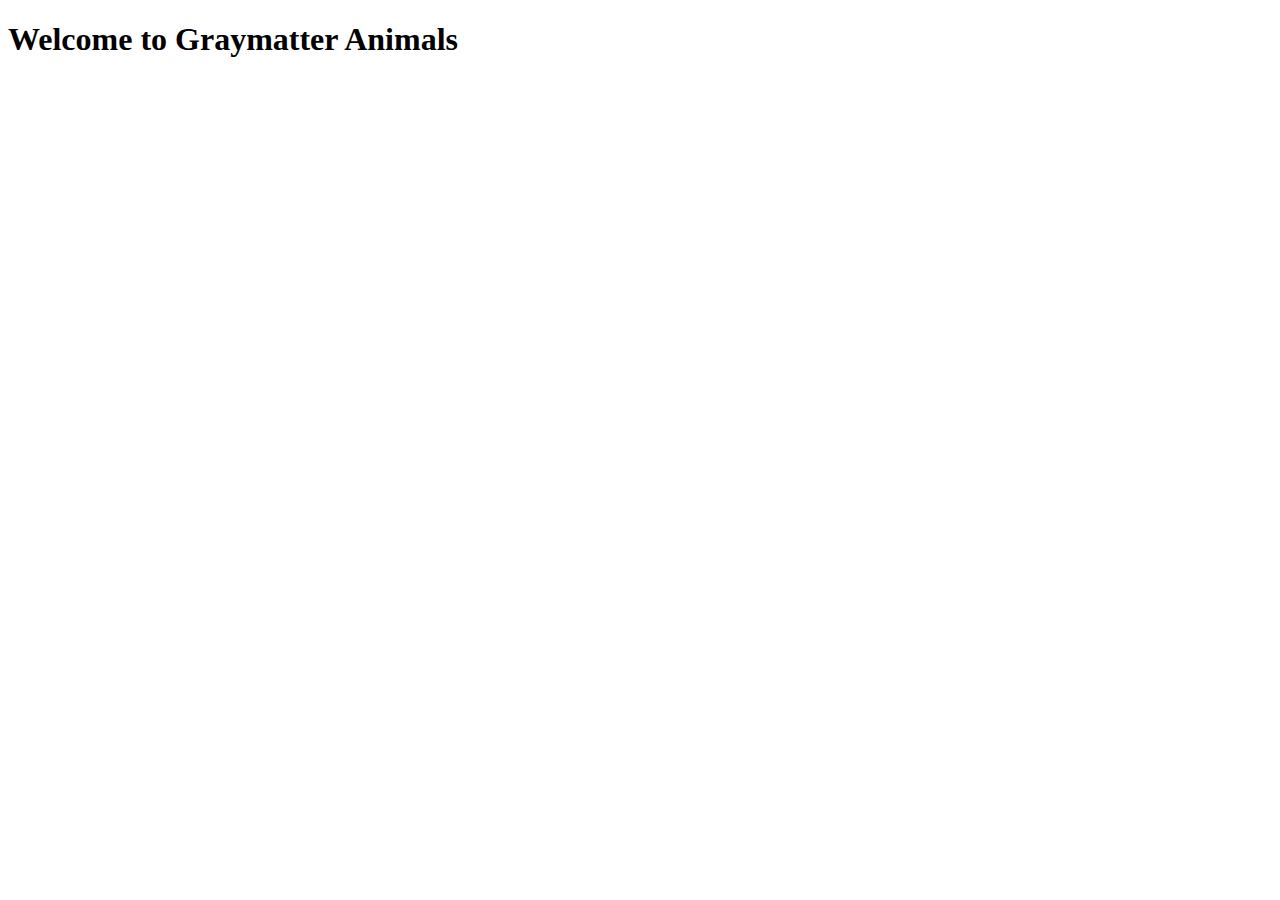
==== index.html @ 683af7ca "first commit" ====
<!DOCTYPE html>
<html lang="en">
<head>
  <meta charset="UTF-8">
  <meta http-equiv="X-UA-Compatible" content="IE=edge">
  <meta name="viewport" content="width=device-width, initial-scale=1.0">
  <link rel="stylesheet" href="css/styles.css">
  <title>Graymatter</title>
</head>
<body>
  <div class="graymatter-app">
   <h1>Welcome to Graymatter Animals</h1>
  </div> 
</body>
</html>
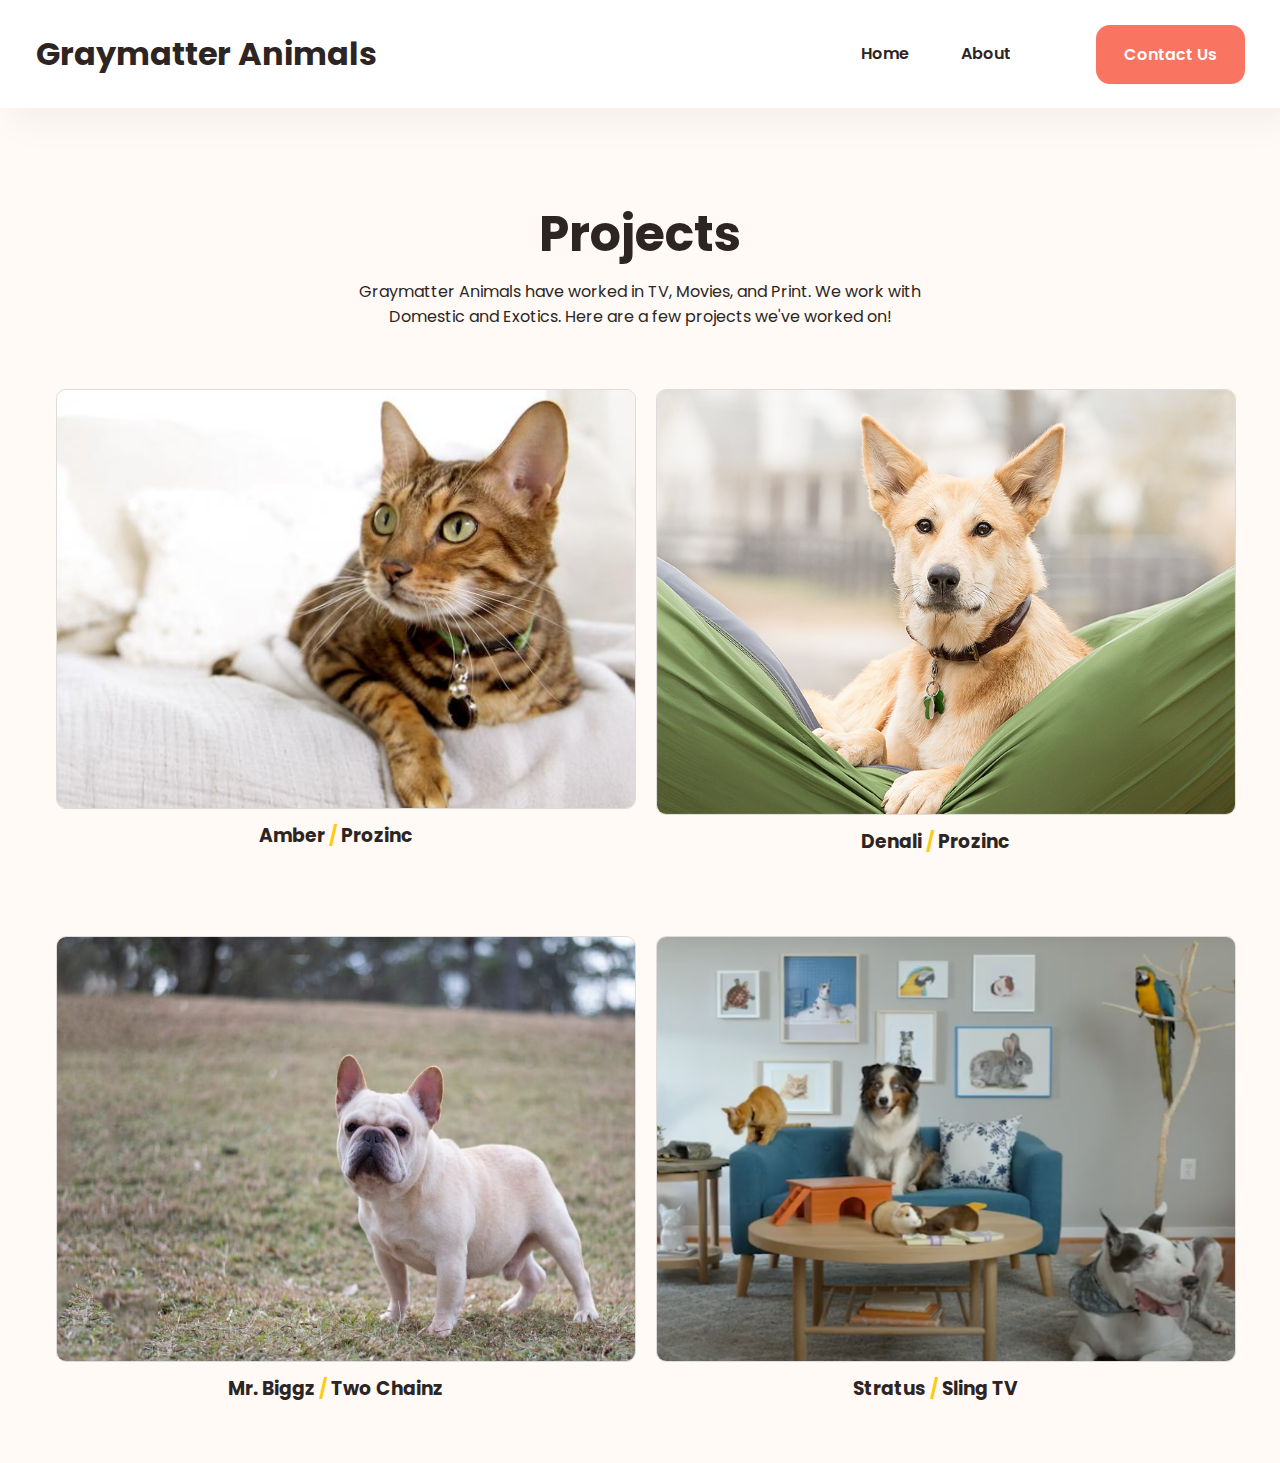
==== commit 64f1ec67: "Added home about contact" ====
--- a/index.html
+++ b/index.html
@@ -4,12 +4,68 @@
   <meta charset="UTF-8">
   <meta http-equiv="X-UA-Compatible" content="IE=edge">
   <meta name="viewport" content="width=device-width, initial-scale=1.0">
+  <link rel="stylesheet" href="https://fonts.googleapis.com/css2?family=Poppins:ital,wght@0,100;0,200;0,300;0,400;0,500;0,600;0,700;0,800;1,100;1,200;1,300;1,400;1,500;1,600;1,700;1,800&display=swap">
   <link rel="stylesheet" href="css/styles.css">
-  <title>Graymatter</title>
+  <title>Graymatter Animals</title>
 </head>
 <body>
   <div class="graymatter-app">
-   <h1>Welcome to Graymatter Animals</h1>
+    <header class="graymatter-header">
+      <div class="graymatter-header-wrapper">
+        <h1 class="logo">Graymatter Animals</h1>
+        <nav class="graymatter-nav">
+          <a href="/index.html" class="nav-link">Home</a>
+          <a href="/about.html" class="nav-link">About</a>
+        </nav>
+        <div>
+          <a href="/contact.html" class="contact-us">Contact Us</a>
+        </div>
+      </div>
+    </header>
+
+    <main>
+      <div class="main-wrapper">
+        <div class="projects">
+          <section class="project-intro">
+            <h2 class="project-tagline">Projects</h2>
+            <p>Graymatter Animals have worked in TV, Movies, and Print. We work with Domestic and Exotics. Here are a few projects we've worked on!</p>
+
+            <!-- <p>Lorem ipsum dolor sit amet, consectetur adipiscing elit, sed do eiusmod tempor incididunt ut labore et dolore </p> -->
+          </section>
+
+          <section class="project-animals">
+            <div class="animals">
+              <img src="img/cat.jpeg" alt="" width="580" height="420">
+              <h3>Amber <span class="sep"> / </span> Prozinc</h3>
+            </div>
+
+            <div class="animals">
+              <img src="img/Hammock_Denali_009-Fixed-RGB.jpeg" alt=""  width="580" height="426">
+              <h3>Denali <span class="sep"> / </span> Prozinc</h3>
+            </div>
+
+            <div class="animals">
+              <img src="img/Mr_Biggs.jpg" alt=""  width="580" height="426">
+              <h3>Mr. Biggz <span class="sep">/</span> Two Chainz </h3>
+            </div>
+
+            <div class="animals">
+              <img src="img/stratty.png" alt=""  width="580" height="426">
+              <h3>Stratus <span class="sep">/</span> Sling TV</h3>
+            </div>
+          </div>
+          </div>
+      </main>
+     <!-- <footer class="graymatter-footer">
+        <div class="graymatter-footer-wrapper">
+          <h3>Graymatter Animals</h3>
+          <p>You can also find us on our social networks</p>
+          <div class="social">
+            <a href="#">facebook</a>
+            <a href="#"></a>
+          </div>
+        </div>
+     </footer>      -->
   </div> 
 </body>
 </html>--- a/css/styles.css
+++ b/css/styles.css
@@ -0,0 +1,235 @@
+:root {
+  --black: #314A5B;
+  --black-tint-1: #55809d;
+  --black-tint-2: #93b1c5;      
+  --black-tint-3: #d5e1e9;
+  --black-tint-4: #f0f4f7;
+  --yellow: #ffcf00;
+  --yellow-tint-1: #ffe05c
+  --yellow-tint-2: #ffec99;
+  --yellow-tint-3: #fff8db;
+  --orange: #ff884c;
+  --orange-tint-1: #ffbb99;
+  --orange-tint-2: #ffddcc;
+  --orange-tint-3: #ffeee5;
+  --green: #00ef00;
+  --green-dark: #00d600;
+  --green-tint-1: #89ff89;
+  --green-tint-2: #bcffbc;
+  --green-tint-3: #e5ffe5;
+  --blue: #00b6ff;
+  --blue-tint-1: #4dccff;
+  --blue-tint-2: #99e2ff;
+  --blue-tint-3: #ccf0ff;
+  --blue-tint-4: #ebf9ff;
+  --purple: #7933ff;
+  --purple-tint-1: #ab80ff;      
+  --purple-tint-2: #d0b8ff;
+  --purple-tint-3: #ebe0ff;      
+  --purple-tint-4: #f8f5ff;
+  --pink: #ff26a8;
+  --pink-tint-1: #ff73c7;
+  --pink-tint-2: #ffabdd;
+  --pink-tint-3: #ffd3ee;
+  --pink-tint-4: #ffe8f6;
+}
+
+html {
+  box-sizing: border-box;
+}
+
+*, *::before, *::after {
+  box-sizing: inherit;
+  margin: 0;
+  padding: 0;
+}
+
+ul {
+  margin: 0;
+  padding: 0;
+  list-style-type: none;
+}
+ 
+
+
+body {
+  background-color: #FFFAF5;
+  /* background-color: #fff; */
+  font-family: "Poppins";
+  color: #2c2524;
+  /* color: #817d7d; */
+}
+
+h1.logo {
+  margin: 0;
+}
+
+
+.graymatter-header {
+  padding: 30px 0 30px; 
+  
+  background-color: white;
+  box-shadow: 10px 10px 42px 0 rgb(8 15 52 / 6%);
+  /* outline: solid red; */
+}
+
+.graymatter-header-wrapper {
+  width: 1209px;
+  margin: 0 auto;  
+  display: flex;
+  justify-content: space-between;
+  align-items: center;
+}
+
+.graymatter-footer {
+  padding-top: 60px;
+  padding-bottom: 40px;
+  border-top: 1px solid #e0dbdb;
+}
+
+.graymatter-footer-wrapper {
+  width: 1209px;
+  margin: 0 auto;  
+  display: flex; 
+}
+
+.graymatter-nav {
+  /* padding: 20px 0 20px; */
+  margin-left: 400px;
+  display: flex;
+  justify-content: space-between;
+  width: 150px;
+  /* outline: solid red; */
+}
+
+a {
+  text-decoration: none;
+}
+
+.sep {
+  color: #FFCA11;
+  /* color: #41766C; */
+}
+
+.nav-link {
+  font-size: 16px;
+  line-height: 1.125em;
+  font-weight: 600;
+  color: #2c2524;
+  /* margin-right: 34px; */
+  transition: color 300ms ease;
+  /* text-decoration: none; */
+}
+
+.contact-us {
+  padding: 18px 28px;
+  font-size: 16px;
+  font-weight: 600;
+  text-align: center;
+  line-height: 1.125em;
+  border-radius: 14px;
+  background-color: #f97561;
+  color: #fff;
+  /* transform: translate3d(0px, 0px, 0.01px); */
+  transition: color 300ms ease, transform 300ms ease, background-color 300ms ease, -webkit-transform 300ms ease;
+  /* transform-style: preserve-3d; */
+}
+
+.contact-us:hover {
+  background-color: #ffca0f;
+  /* -webkit-transform: translate3d(0px, -4px, 0.01px); */
+  /* transform: translate3d(0px, -4px, 0.01px); */
+  color: #2c2524;
+}
+
+.nav-link:hover {
+  color: #f97561;
+}
+
+.main-wrapper {
+  width: 1209px;
+  margin: 0 auto;
+  padding-top: 60px; 
+}
+
+.projects {
+  padding-top: 30px;
+  text-align: center;
+
+}
+
+.project-animals {
+  /* width: 604px; */
+  display: flex;
+  flex-wrap: wrap;
+}
+
+.project-intro {
+  width: 600px;
+  margin: 0 auto;
+  /* outline: solid red; */
+}
+
+.project-intro p {
+  margin-bottom: 40px;
+}
+
+.project-tagline {
+  font-size: 49px;
+  margin-bottom: 8px;
+}
+
+.animals {
+  padding: 20px;
+  margin-bottom: 40px;
+  width: 600px;
+  /* border: 1px solid black; */
+  border-radius: 10px;
+  /* background-color: #E1DBDB; */
+}
+
+.animals h3 {
+  margin-top: 5px;
+}
+
+img {
+  border-radius: 10px;
+  border: 1px solid #e0dbdb;
+
+
+  /* transform: translate3d(0px, 0px, 0px) scale3d(1.05, 1.05, 1) rotateX(0deg) rotateY(0deg) rotateZ(0deg) skew(0deg, 0deg);
+    transform-style: preserve-3d; */
+    /* border-radius: 10px; */
+}
+
+.contact-us-heading {
+  font-size: 49px;
+  line-height: 1.51em;
+  font-weight: 800;
+}
+
+.graymatter-contact-us p {
+  font-size: 18px;
+  font-weight: 500;
+  color: #817d7d;
+}
+
+p {
+  margin-bottom: 20px;
+}
+
+li {
+  font-size: 18px;
+  font-weight: 600;
+  line-height: 2.5;
+}
+
+.icon {
+  margin-right: 5px;
+}
+
+.icon,
+.text {
+  vertical-align:top;
+  display: inline-block;
+}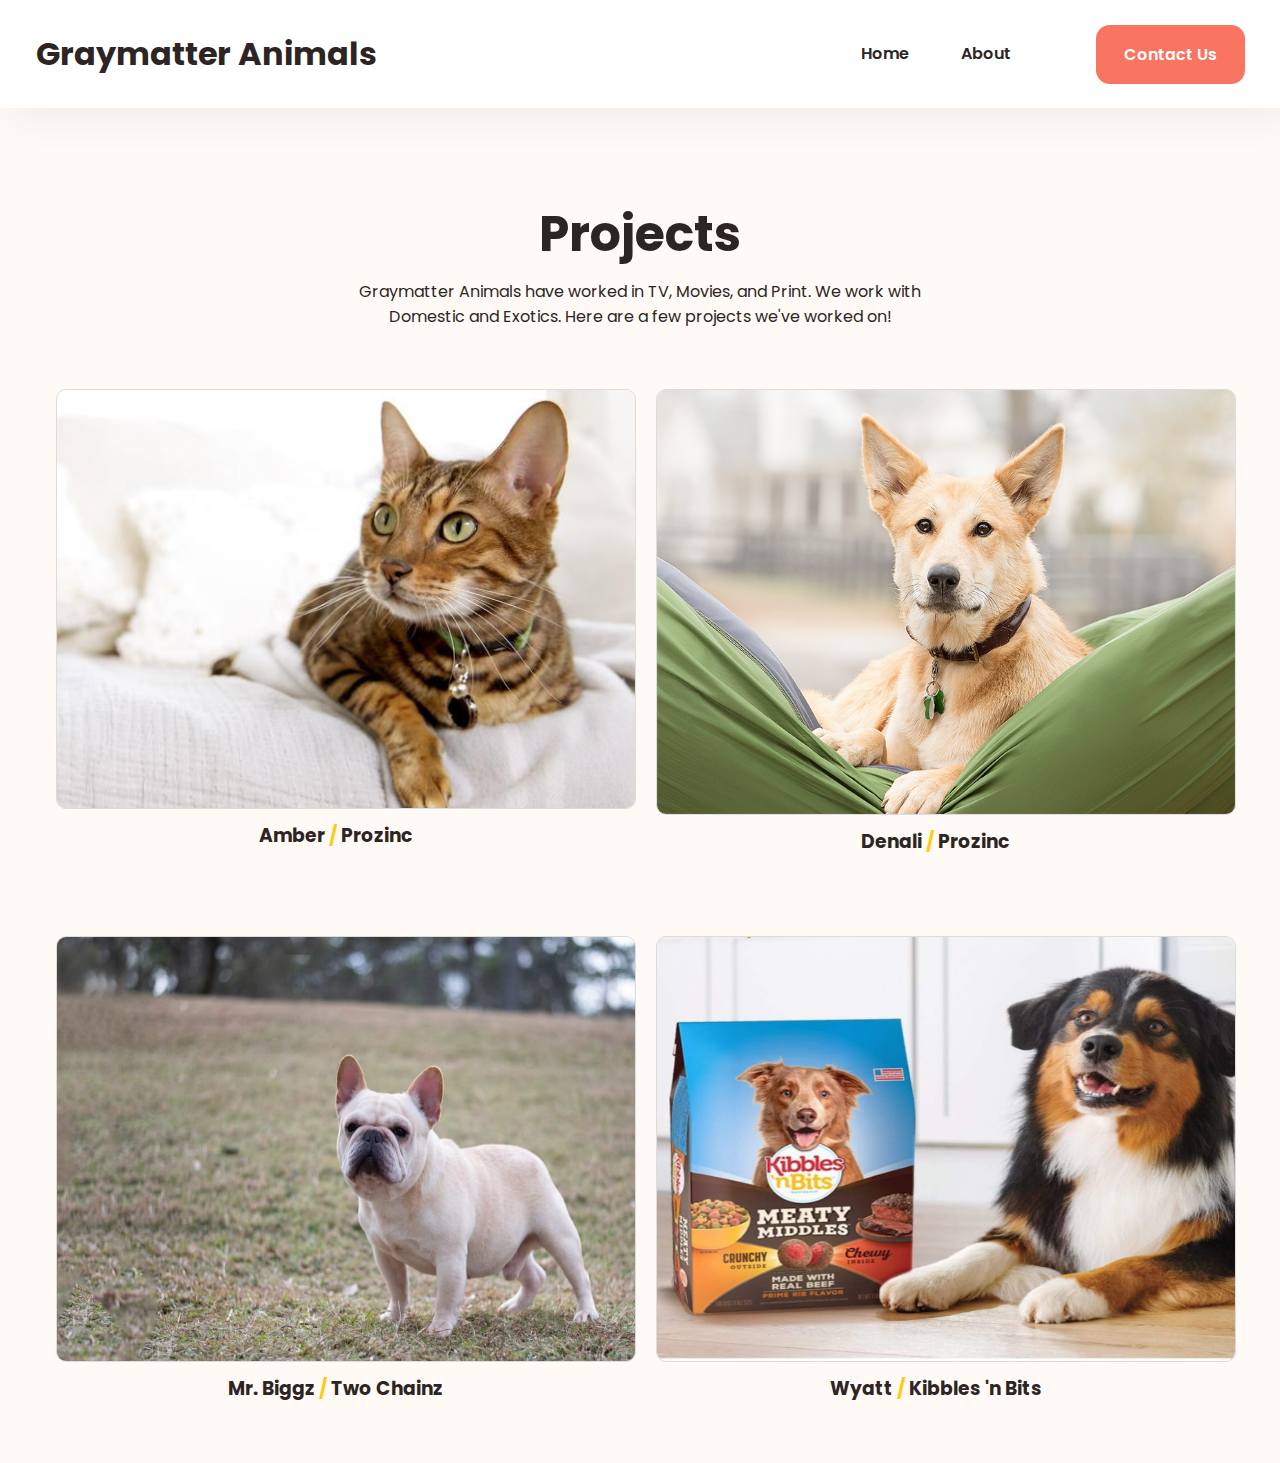
==== commit 5c2c7c8a: "Removed Sling and added Wyatt Kibbles and Bits" ====
--- a/index.html
+++ b/index.html
@@ -12,9 +12,11 @@
   <div class="graymatter-app">
     <header class="graymatter-header">
       <div class="graymatter-header-wrapper">
-        <h1 class="logo">Graymatter Animals</h1>
+        <h1 class="logo"><a href="">
+          <a href="/">Graymatter Animals</a>
+        </h1>
         <nav class="graymatter-nav">
-          <a href="/index.html" class="nav-link">Home</a>
+          <a href="/" class="nav-link">Home</a>
           <a href="/about.html" class="nav-link">About</a>
         </nav>
         <div>
@@ -50,8 +52,8 @@
             </div>
 
             <div class="animals">
-              <img src="img/stratty.png" alt=""  width="580" height="426">
-              <h3>Stratus <span class="sep">/</span> Sling TV</h3>
+              <img src="img/wyatt-kibbles-1.jpg" alt=""  width="580" height="426">
+              <h3>Wyatt <span class="sep">/</span> Kibbles 'n Bits</h3>
             </div>
           </div>
           </div>
--- a/css/styles.css
+++ b/css/styles.css
@@ -64,6 +64,10 @@
   margin: 0;
 }
 
+h1.logo a {
+  color: #2c2524;
+}
+
 
 .graymatter-header {
   padding: 30px 0 30px; 
@@ -192,7 +196,7 @@
   margin-top: 5px;
 }
 
-img {
+.animals img {
   border-radius: 10px;
   border: 1px solid #e0dbdb;
 
@@ -208,7 +212,13 @@
   font-weight: 800;
 }
 
+.graymatter-contact-us-wrapper {
+  display: flex;
+  justify-content: space-between;
+}
+
 .graymatter-contact-us p {
+  width: 436px;
   font-size: 18px;
   font-weight: 500;
   color: #817d7d;
@@ -232,4 +242,173 @@
 .text {
   vertical-align:top;
   display: inline-block;
-}+}
+
+/* form styles */
+
+.contact-us-form-wrapper {
+  position: relative;
+  /* z-index: 1; */
+  background-color: #fff;
+  width: 677px;
+  padding: 66px 46px;
+  border: 1px solid #e0dbdb;
+  border-radius: 20px;
+}
+
+/* label styles */
+.field-label-extra-bold {
+  font-weight: 800;
+}
+
+label {
+  display: block;
+  margin-bottom: 15px;
+  color: #493d3c;
+  line-height: 1.111em;
+  cursor: default;
+}
+
+.contact-form {
+  display: grid;
+  grid-auto-columns: 1fr;
+  grid-column-gap: 27px;
+  grid-row-gap: 40px;
+  grid-template-columns: 1fr 1fr;
+  grid-template-rows: auto;
+}
+
+.input-wrapper {
+  width: 278px;
+}
+
+.input {
+  font: inherit;
+  font-size: 16px;
+  line-height: 1.375em;
+  min-height: 65px;
+  margin-bottom: 0px;
+  padding-right: 19px;
+  padding-left: 19px;
+  border-style: solid;
+  border-width: 1px;
+  border-color: #d0cccc;
+  border-radius: 14px;
+  background-color: #fff;
+  transition: color 300ms ease, border-color 300ms ease;
+  color: #f97561;  
+}
+
+.input:hover {
+  border-color: #f97561;
+}
+
+.input:focus {
+  border-color: #f97561;
+  color: #f97561;
+}
+
+.w-input {
+  display: block;
+  width: 100%;
+  height: 38px;
+  padding: 8px 12px;
+  /* vertical-align: middle; */
+  border: 1px solid #cccccc;
+}
+
+.w-input:focus, .w-select:focus {
+  /* border-color: #3898EC; */
+  outline: 0;
+}
+
+#message {
+  grid-column-start: span 2;
+  grid-column-end: span 2;
+  grid-row-start: span 1;
+  grid-row-end: span 1;
+}
+
+textarea.w-input, textarea.w-select {
+  height: auto;
+}
+
+.text-area {
+  max-height: 200px;
+  max-width: 100%;
+  min-height: 177px;
+  min-width: 100%;
+  margin-bottom: 0px;
+  padding: 23px 19px;
+  border-style: solid;
+  border-width: 1px;
+  border-color: #d0cccc;
+  border-radius: 14px;
+  background-color: #fff;
+  transition: color 300ms ease, border-color 300ms ease;
+  color: #f97561;
+  font: inherit;
+  margin: 0;
+  font-size: 16px;
+  line-height: 1.375em;
+}
+
+.text-area:hover {
+  border-color: #f97561;
+}
+
+textarea {
+  overflow: auto;
+}
+
+.text-area:focus {
+  border-color: #f97561;
+  color: #f97561;
+}
+
+.button-primary {
+  /* width: 583px; */
+  padding: 26px 44px;
+  border-radius: 14px;
+  background-color: #f97561;
+  /* transform: translate3d(0px, 0px, 0.01px); */
+  transition: color 300ms ease, transform 300ms ease, background-color 300ms ease, -webkit-transform 300ms ease;
+  color: #fff;
+  line-height: 1.111em;
+  font: inherit;
+  font-weight: 600;
+  text-align: center;
+  border: 0;
+  text-decoration: none;
+  cursor: pointer;
+
+  grid-column-start: span 2;
+  grid-column-end: span 2;
+  grid-row-start: span 1;
+  grid-row-end: span 1;
+  justify-self: start;
+}
+
+
+.button-primary:hover {
+  background-color: #ffca0f;
+  color: #2c2524;
+}
+
+.shape {
+  position: absolute;
+  z-index: -10;
+  left: -71px;
+  top: -76px;
+}
+
+.hidden {
+  display: none;
+}
+
+.success-message {
+  font-size: 49px;
+  line-height: 1.51em;
+  font-weight: 800;
+}
+
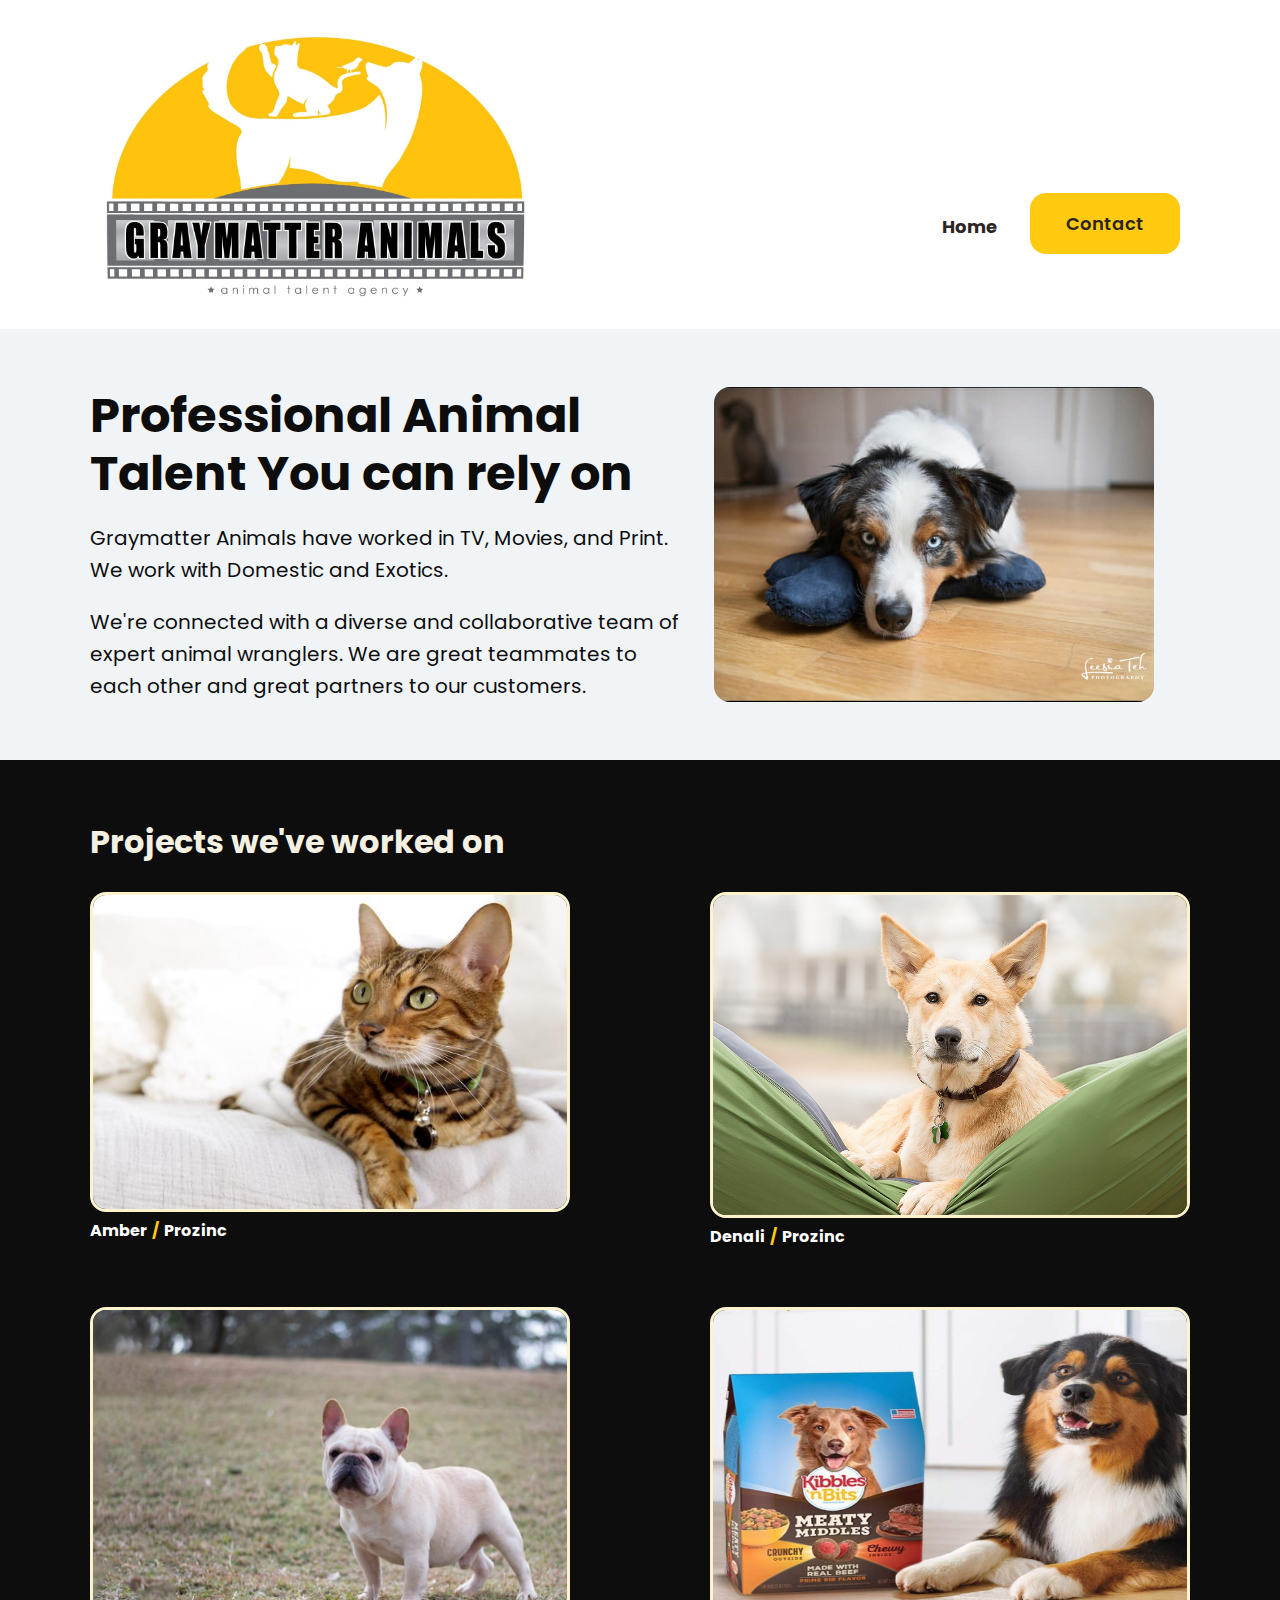
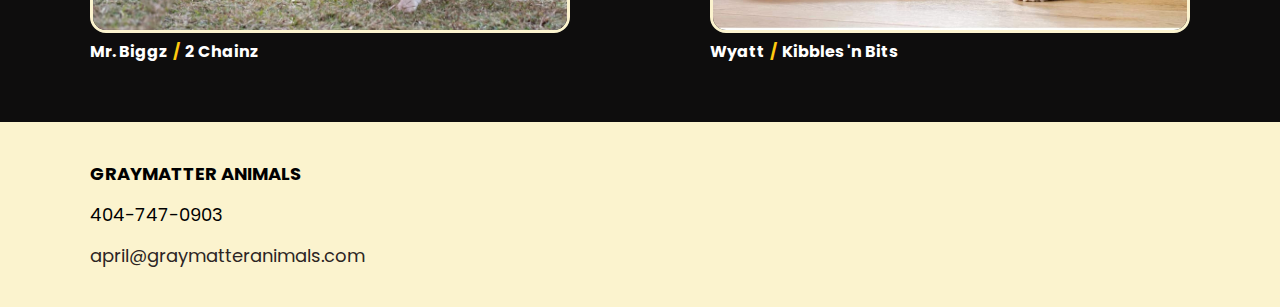
==== commit 7701a2b6: "latest commit" ====
--- a/index.html
+++ b/index.html
@@ -5,69 +5,80 @@
   <meta http-equiv="X-UA-Compatible" content="IE=edge">
   <meta name="viewport" content="width=device-width, initial-scale=1.0">
   <link rel="stylesheet" href="https://fonts.googleapis.com/css2?family=Poppins:ital,wght@0,100;0,200;0,300;0,400;0,500;0,600;0,700;0,800;1,100;1,200;1,300;1,400;1,500;1,600;1,700;1,800&display=swap">
-  <link rel="stylesheet" href="css/styles.css">
+  <link rel="stylesheet" href="css/main.css">
   <title>Graymatter Animals</title>
 </head>
 <body>
-  <div class="graymatter-app">
-    <header class="graymatter-header">
-      <div class="graymatter-header-wrapper">
-        <h1 class="logo"><a href="">
-          <a href="/">Graymatter Animals</a>
-        </h1>
-        <nav class="graymatter-nav">
-          <a href="/" class="nav-link">Home</a>
-          <a href="/about.html" class="nav-link">About</a>
-        </nav>
-        <div>
-          <a href="/contact.html" class="contact-us">Contact Us</a>
-        </div>
+  <nav class="navbar">
+    <div class="container">
+      <a href="/index.html" class="logo">
+        <img src="img/graymatter-logo.jpeg" alt="">
+      </a>
+
+      <ul class="nav">
+        <li>
+          <a href="/index.html">Home</a>
+        </li>
+<!-- 
+        <li>
+          <a href="#">About</a>
+        </li> -->
+
+        <li>
+          <a href="/contact.html" class="primary-button">Contact</a>
+        </li>
+      </ul>
+    </div>
+  </nav>
+
+  <div class="intro">
+    <section class="hero container">
+      <div class="intro-text">
+        <!-- <h1>Our mission is to accelerate yours</h1> -->
+        <h1>Professional Animal Talent You can rely on</h1>
+        <p>Graymatter Animals have worked in TV, Movies, and Print. We work with Domestic and Exotics.</p>
+        <p>We're connected with a diverse and collaborative team of expert animal wranglers. We are great teammates to each other and great partners to our customers. </p>
       </div>
-    </header>
+      <img src="img/stratus-lounging.jpeg" alt="" class="intro-image">
+    </section>
 
-    <main>
-      <div class="main-wrapper">
-        <div class="projects">
-          <section class="project-intro">
-            <h2 class="project-tagline">Projects</h2>
-            <p>Graymatter Animals have worked in TV, Movies, and Print. We work with Domestic and Exotics. Here are a few projects we've worked on!</p>
+    <section class="project-animals">
+      <div class="container">
+        <h2>Projects we've worked on</h2>
 
-            <!-- <p>Lorem ipsum dolor sit amet, consectetur adipiscing elit, sed do eiusmod tempor incididunt ut labore et dolore </p> -->
-          </section>
+        <div class="animal-row">
+          <div class="animals">
+            <img src="img/cat.jpeg" alt="" width="480" height="320">
+            <h3>Amber <span class="sep"> / </span> Prozinc</h3>
+          </div>
 
-          <section class="project-animals">
-            <div class="animals">
-              <img src="img/cat.jpeg" alt="" width="580" height="420">
-              <h3>Amber <span class="sep"> / </span> Prozinc</h3>
-            </div>
-
-            <div class="animals">
-              <img src="img/Hammock_Denali_009-Fixed-RGB.jpeg" alt=""  width="580" height="426">
-              <h3>Denali <span class="sep"> / </span> Prozinc</h3>
-            </div>
-
-            <div class="animals">
-              <img src="img/Mr_Biggs.jpg" alt=""  width="580" height="426">
-              <h3>Mr. Biggz <span class="sep">/</span> Two Chainz </h3>
-            </div>
-
-            <div class="animals">
-              <img src="img/wyatt-kibbles-1.jpg" alt=""  width="580" height="426">
-              <h3>Wyatt <span class="sep">/</span> Kibbles 'n Bits</h3>
-            </div>
-          </div>
-          </div>
-      </main>
-     <!-- <footer class="graymatter-footer">
-        <div class="graymatter-footer-wrapper">
-          <h3>Graymatter Animals</h3>
-          <p>You can also find us on our social networks</p>
-          <div class="social">
-            <a href="#">facebook</a>
-            <a href="#"></a>
+          <div class="animals">
+            <img src="img/Hammock_Denali_009-Fixed-RGB.jpeg" alt=""  width="480" height="326">
+            <h3>Denali <span class="sep"> / </span> Prozinc</h3>
           </div>
         </div>
-     </footer>      -->
-  </div> 
+
+        <div class="animal-row">  
+          <div class="animals">
+            <img src="img/Mr_Biggs.jpg" alt=""  width="480" height="326">
+            <h3>Mr. Biggz <span class="sep">/</span> 2 Chainz </h3>
+          </div>
+
+          <div class="animals">
+            <img src="img/wyatt-kibbles-1.jpg" alt=""  width="480" height="326">
+            <h3>Wyatt <span class="sep">/</span> Kibbles 'n Bits</h3>
+          </div>
+        </div>
+    </section>
+  </div>
+  <footer>
+    <div class="container">
+      <h4>Graymatter Animals</h4>
+      <p>404-747-0903</p>
+      <p>
+        <a href= "mailto: april@graymatteranimals.com" class="email-contact">april@graymatteranimals.com</a>
+      </p>
+    </div>
+  </footer>
 </body>
 </html>--- a/css/main.css
+++ b/css/main.css
@@ -0,0 +1,489 @@
+:root {
+   /* Base Unit Spacing */
+   --base-spc: 2px;
+   --spc-2: 2px;
+   --spc-4: 4px;
+   --spc-6: 6px;
+   --spc-8: 8px;
+   --spc-10: 10px;
+   --spc-12: 12px;
+   --spc-14: 14px;
+   --spc-16: 16px;
+   --spc-18: 18px;
+   --spc-20: 20px;
+   --spc-22: 22px;
+   --spc-24: 24px;
+   --spc-26: 26px;
+   --spc-28: 28px;
+   --spc-30: 30px;
+   --spc-32: 32px;
+   --spc-34: 34px;
+   --spc-36: 36px;
+   --spc-38: 38px;
+   --spc-40: 40px;  
+   --spc-42: 42px;  
+   --spc-44: 44px;  
+   --spc-46: 46px; 
+   --spc-48: 48px;
+   --spc-50: 50px;
+   --spc-52: 52px;
+   --spc-54: 54px;
+   --spc-56: 56px; 
+   --spc-58: 58px; 
+   --spc-60: 60px; 
+
+  /* colors */
+  --intro-tint:  #fbf3ce;
+  --primary-clr: #ffca0f;
+
+ }
+
+
+* {
+  box-sizing: border-box;
+  margin: 0;
+  padding: 0;
+}
+
+body {
+  font-family: 'Poppins', sans-serif;
+  font-size: 16px;
+  line-height: 1.5;
+  color: #333;
+  /* background-color: ; */
+}
+
+ul {
+  list-style: none;
+}
+
+img {
+  max-width: 100%;
+}
+
+a {
+  text-decoration: none;
+}
+
+.container {
+  width: 90%;
+  max-width: 1100px;
+  margin: 0 auto;
+  /* padding: 0 30px; */
+}
+
+.navbar {
+  background-color: #fff;
+  /* color: #333; */
+  /* padding-bottom: var(--spc-24); */
+  padding: 0.8em 0;
+  box-shadow: 10px 10px 42px 0 rgb(8 15 52 / 30%);
+
+  /* height: 220px; */
+  /* outline: solid red; */
+}
+
+.navbar .container {
+  display: flex;
+  justify-content: space-between;
+  /* align-items: center; */
+}
+
+.navbar a {
+  font-size: 1.125rem;
+  font-weight: bold;
+  text-decoration: none;
+  color: #2c2524;
+  /* transition: color 300ms ease; */
+}
+
+.navbar a:hover {
+  color: black;
+  /* background-color: #f7c545; */
+}
+
+.navbar .primary-button {
+  padding: 1em 2em;
+  font-weight: 600;
+  text-align: center;
+  line-height: 1.125em;
+  border-radius: 16px;
+  z-index: 2;
+  /* transition: color 300ms ease, transform 300ms ease, background-color 300ms ease, -webkit-transform 300ms ease; */
+  transition: transform ease 0.2s, box-shadow ease 0.2s;
+  background-color: var(--primary-clr);
+}
+
+.navbar .primary-button:hover {
+  /* color: white; */
+  /* background-color: black; */
+  transform: translate(0, -3px);
+  box-shadow: 0 20px 80px -10px lightgray;
+}
+
+.navbar ul {
+  margin-top: 200px;
+  margin-right: var(--spc-10);
+  display: flex;
+}
+
+.navbar ul li {
+  margin-left: 2em;
+}
+
+.logo {
+  display: block;
+}
+
+.logo img {
+  display: inline-block;
+  width: 450px;
+  /* outline: solid red; */
+  /* height: 200px; */
+}
+
+.intro {
+  /* background-color: #e8d9b43d; */
+  background-color: var(--intro-tint);
+  background-color: #f0f4f7;
+}
+
+.hero {
+  display: flex;
+  padding-top: var(--spc-58);
+  padding-bottom: var(--spc-58);
+  /* align-items: center; */
+}
+
+.intro-text {
+  max-width: 600px;
+}
+
+.intro-text p {
+  color: #0e0d0d;
+  font-size: 20px;
+  margin-top: var(--spc-20);
+  line-height: 1.6;
+}
+
+.intro-image {
+  max-width: 440px;
+  object-fit: cover;
+  border-radius: 16px;
+  margin-left: 24px;
+}
+
+h1 {
+  color: #0e0d0d;
+  font-size: 3rem;
+  font-weight: bold;
+  line-height: 1.2;
+}
+
+h2 {
+  color: #f4f1e2;
+  font-size: 2rem;
+  font-weight: bold;
+  padding-bottom: var(--spc-26);
+}
+
+h3 {
+  font-size: 1rem;
+  margin-top: 10px;
+}
+
+.sep {
+  color: var(--primary-clr);
+  margin-right: var(--base-spc);
+  margin-left: var(--base-spc);
+}
+
+
+.project-animals {
+  /* background-color: #687c93;
+  background-color: black; */
+  background-color: #0e0d0d;
+  padding-top: var(--spc-58);
+  padding-bottom: var(--spc-58);
+  color: white;
+}
+
+.animal-row {
+  display: flex;
+  justify-content: space-between;
+  /* justify-content:  */
+}
+
+.animal-row:nth-of-type(1) {
+  margin-bottom: 58px;
+}
+
+.animals img {
+  border-radius: 16px;
+  border: solid 3px var(--intro-tint);
+}
+
+footer {
+  font-size: 1.125rem;
+  color: black;
+  background-color: #efefee;
+  background-color:  var(--intro-tint);
+  padding-top: var(--spc-38);
+  padding-bottom: var(--spc-38);
+}
+
+footer .container {
+  display: flex;
+  flex-direction: column;
+  gap: 14px;
+}
+
+footer h4 {
+  text-transform: uppercase;
+}
+
+footer a {
+  color: black;
+  text-decoration: none;
+}
+
+
+/* contact us styles */
+.contact-us-heading {
+  font-size: 49px;
+  line-height: 1.51em;
+  font-weight: 800;
+  color: #0e0d0d;
+}
+
+.get-in-contact {
+  padding-top: var(--spc-50);
+  padding-bottom: var(--spc-50);
+  display: flex;
+  justify-content: space-between;
+}
+
+.contact-details, .email-contact {
+  display: flex;
+  align-items: center;
+  /* background-color: yellow;
+  width: 300px;
+  padding: 0.8rem;
+  border-radius: 16px; */
+}
+
+.contact-us-content span {
+  margin-right: var(--spc-6);
+  margin-top: 4px;
+
+}
+
+.contact-us-content {
+  /* margin-top: var(--spc-50); */
+  display: flex;
+  flex-direction: column;
+  gap: var(--spc-12);
+}
+
+.contact-us-content h2, h3, p {
+  margin: 0;
+  padding: 0;
+}
+
+.contact-us-form-wrapper {
+  /* margin-top: var(--spc-50); */
+  position: relative;
+  /* z-index: 1; */
+  background-color: #fff;
+  width: 677px;
+  padding: 66px 46px;
+  border: 1px solid #e0dbdb;
+  border-radius: 20px;
+}
+
+/* label styles */
+.field-label-extra-bold {
+  font-weight: 800;
+}
+
+label {
+  display: block;
+  margin-bottom: 15px;
+  color: #493d3c;
+  line-height: 1.111em;
+  cursor: default;
+}
+
+.contact-form {
+  display: grid;
+  grid-auto-columns: 1fr;
+  grid-column-gap: 27px;
+  grid-row-gap: 40px;
+  grid-template-columns: 1fr 1fr;
+  grid-template-rows: auto;
+}
+
+.input-wrapper {
+  max-width: 278px;
+}
+
+.input {
+  font: inherit;
+  font-size: 16px;
+  line-height: 1.375em;
+  min-height: 65px;
+  margin-bottom: 0px;
+  padding-right: 19px;
+  padding-left: 19px;
+  border-style: solid;
+  border-width: 1px;
+  border-color: #d0cccc;
+  border-radius: 14px;
+  background-color: #fff;
+  transition: color 300ms ease, border-color 300ms ease;
+  color: black; 
+}
+
+.input:hover {
+  border-color: var(--primary-clr);
+}
+
+.input:focus {
+  border-color: var(--primary-clr);
+  color: var(--primary-clr);
+}
+
+.w-input {
+  display: block;
+  width: 100%;
+  height: 38px;
+  padding: 8px 12px;
+  /* vertical-align: middle; */
+  border: 1px solid #cccccc;
+}
+
+.w-input:focus, .w-select:focus {
+  /* border-color: #3898EC; */
+  outline: 0;
+}
+
+#message {
+  grid-column-start: span 2;
+  grid-column-end: span 2;
+  grid-row-start: span 1;
+  grid-row-end: span 1;
+}
+
+textarea.w-input, textarea.w-select {
+  height: auto;
+}
+
+.text-area {
+  max-height: 200px;
+  max-width: 100%;
+  min-height: 177px;
+  min-width: 100%;
+  margin-bottom: 0px;
+  padding: 23px 19px;
+  border-style: solid;
+  border-width: 1px;
+  border-color: #d0cccc;
+  border-radius: 14px;
+  background-color: #fff;
+  transition: color 300ms ease, border-color 300ms ease;
+  color: var(--primary-clr);
+  font: inherit;
+  margin: 0;
+  font-size: 16px;
+  line-height: 1.375em;
+}
+
+.text-area:hover {
+  border-color: var(--primary-clr);
+}
+
+textarea {
+  overflow: auto;
+}
+
+.text-area:focus {
+  border-color: var(--primary-clr);
+  color: var(--primary-clr);
+}
+
+.button-primary {
+  /* width: 583px; */
+  padding: 26px 44px;
+  border-radius: 14px;
+  background-color: black;
+  /* transform: translate3d(0px, 0px, 0.01px); */
+  transition: color 300ms ease, transform 300ms ease, background-color 300ms ease, -webkit-transform 300ms ease;
+  color: #fff;
+  line-height: 1.111em;
+  font: inherit;
+  font-weight: 600;
+  text-align: center;
+  border: 0;
+  text-decoration: none;
+  cursor: pointer;
+
+  grid-column-start: span 2;
+  grid-column-end: span 2;
+  grid-row-start: span 1;
+  grid-row-end: span 1;
+  justify-self: start;
+}
+
+
+.button-primary:hover {
+  background-color: var(--primary-clr);
+  color: black;
+}
+
+.shape {
+  position: absolute;
+  z-index: -10;
+  left: -71px;
+  top: -76px;
+}
+
+.hidden {
+  display: none;
+}
+
+.success-message {
+  font-size: 49px;
+  line-height: 1.51em;
+  font-weight: 800;
+}
+
+.email-contact {
+  color: #2c2524;
+}
+
+
+@media (max-width: 640px) {
+  .hero {
+    flex-direction: column;
+  }
+
+  .navbar .container {
+    flex-direction: column;    
+  }
+
+  .animal-row {
+    flex-direction: column;
+    gap: var(--spc-40);
+  }
+
+  .navbar ul {
+    margin: 50px 0 50px 60px;
+  }
+
+  .intro-image {
+    margin: 20px 0 0 0;
+
+  }
+
+}
+
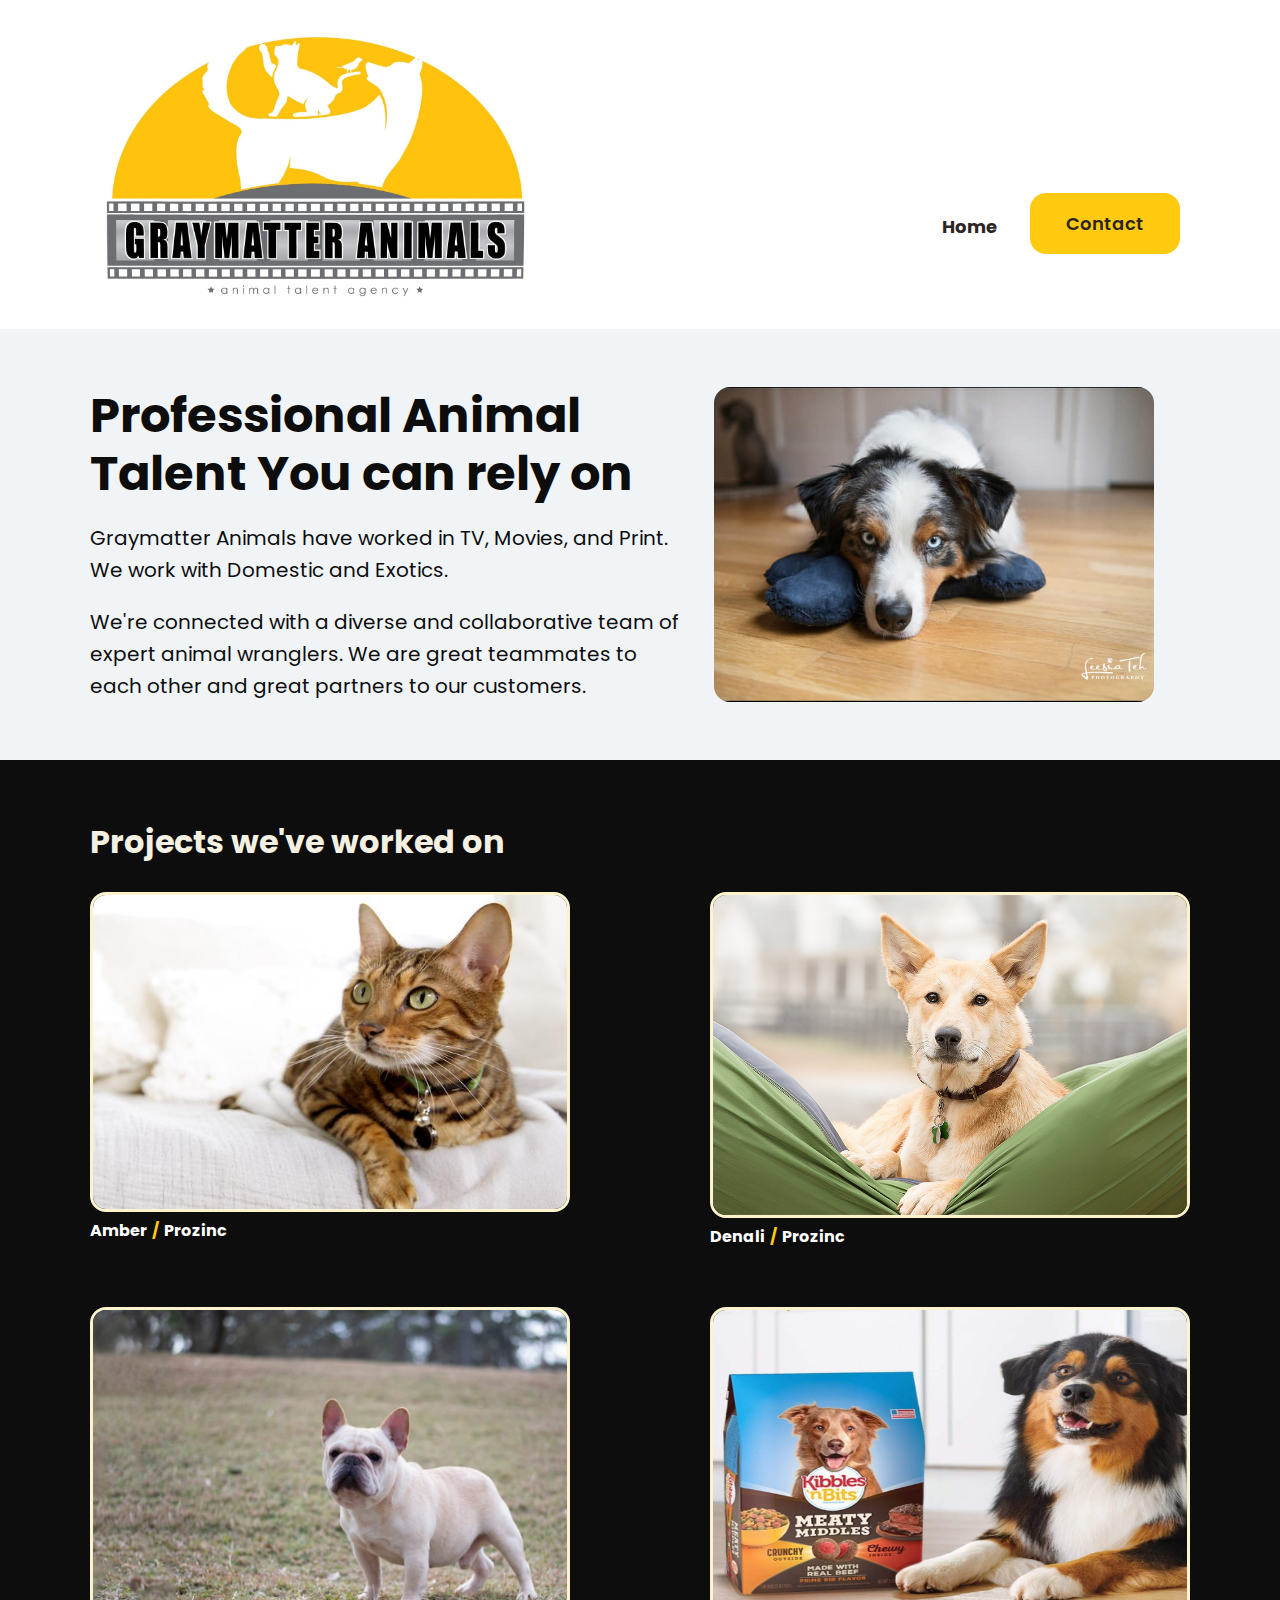
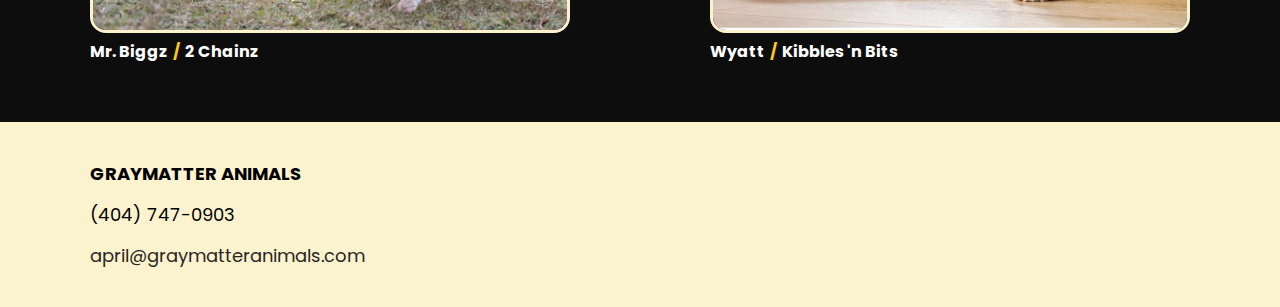
==== commit ffd482f5: "resized images" ====
--- a/index.html
+++ b/index.html
@@ -74,7 +74,7 @@
   <footer>
     <div class="container">
       <h4>Graymatter Animals</h4>
-      <p>404-747-0903</p>
+      <p>(404) 747-0903</p>
       <p>
         <a href= "mailto: april@graymatteranimals.com" class="email-contact">april@graymatteranimals.com</a>
       </p>
--- a/css/main.css
+++ b/css/main.css
@@ -476,6 +476,10 @@
     gap: var(--spc-40);
   }
 
+  .animals img {
+    height: 300px;
+  }
+
   .navbar ul {
     margin: 50px 0 50px 60px;
   }
